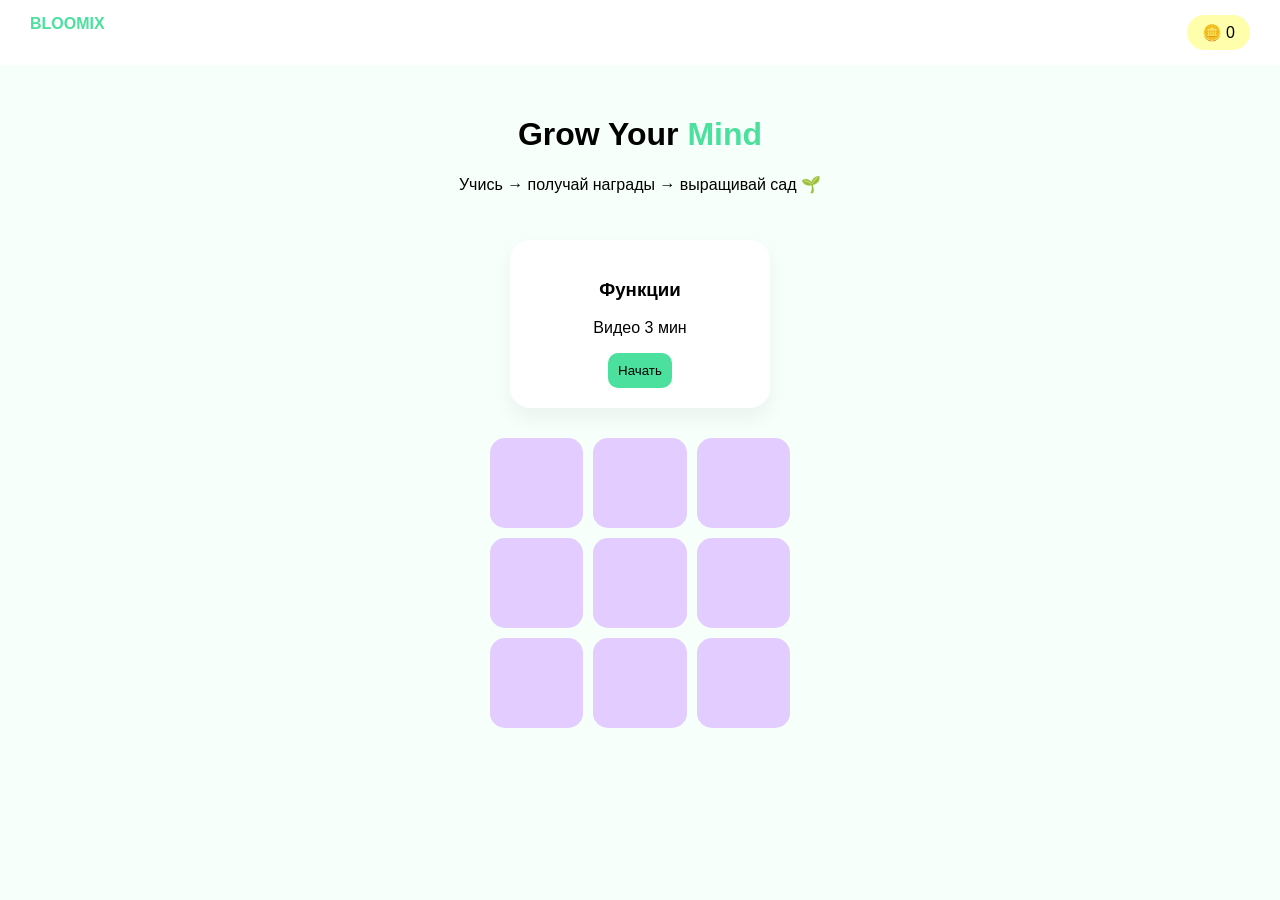
==== new.html @ 55032d68 "choto" ====
<!DOCTYPE html>
<html lang="ru">
<head>
<meta charset="UTF-8">
<title>BLOOMIX</title>

<style>
body {
  margin: 0;
  font-family: Arial;
  background: #f6fff9;
}

/* NAV */
.nav {
  display: flex;
  justify-content: space-between;
  padding: 15px 30px;
  background: white;
}

.logo { color: #4CE09E; font-weight: bold; }

.coins {
  background: #FFFFAB;
  padding: 8px 15px;
  border-radius: 20px;
}

/* HERO */
.hero {
  text-align: center;
  padding: 30px;
}

.hero h1 span { color: #4CE09E; }

/* COURSE CARD */
.courses {
  display: flex;
  justify-content: center;
  gap: 20px;
}

.card {
  background: white;
  padding: 20px;
  border-radius: 20px;
  width: 220px;
  text-align: center;
  box-shadow: 0 10px 20px rgba(0,0,0,0.05);
}

.btn {
  background: #4CE09E;
  border: none;
  padding: 10px;
  border-radius: 10px;
  cursor: pointer;
}

/* LESSON */
.lesson {
  display: none;
  text-align: center;
  padding: 20px;
}

video {
  width: 300px;
  border-radius: 15px;
}

/* QUIZ */
.quiz {
  margin-top: 20px;
}

.answer {
  display: block;
  margin: 10px auto;
  padding: 10px;
  border-radius: 10px;
  border: none;
  background: #E3CCFF;
  cursor: pointer;
}

/* GARDEN */
.garden {
  margin: 30px auto;
  width: 300px;
  display: grid;
  grid-template-columns: repeat(3, 1fr);
  gap: 10px;
}

.tile {
  height: 90px;
  background: #E3CCFF;
  border-radius: 15px;
  display: flex;
  justify-content: center;
  align-items: center;
  font-size: 24px;
  cursor: pointer;
  transition: 0.3s;
}

.tile:hover {
  transform: scale(1.1);
}

.plant {
  background: #ABFF8E;
}

/* REWARD */
.reward {
  text-align: center;
  color: #4CE09E;
  font-weight: bold;
}
</style>
</head>

<body>

<div class="nav">
  <div class="logo">BLOOMIX</div>
  <div class="coins">🪙 <span id="coins">0</span></div>
</div>

<div class="hero">
  <h1>Grow Your <span>Mind</span></h1>
  <p>Учись → получай награды → выращивай сад 🌱</p>
</div>

<!-- COURSES -->
<div class="courses" id="courses">
  <div class="card">
    <h3>Функции</h3>
    <p>Видео 3 мин</p>
    <button class="btn" onclick="startLesson()">Начать</button>
  </div>
</div>

<!-- LESSON -->
<div class="lesson" id="lesson">
  <h2>Видео урок</h2>

  <video id="video" controls>
    <source src="https://www.w3schools.com/html/mov_bbb.mp4" type="video/mp4">
  </video>

  <div class="quiz" id="quiz" style="display:none;">
    <h3>Что такое функция?</h3>
    <button class="answer" onclick="checkAnswer(false)">Просто число</button>
    <button class="answer" onclick="checkAnswer(true)">Зависимость между величинами</button>
  </div>
</div>

<div class="reward" id="reward"></div>

<!-- GARDEN -->
<div class="garden" id="garden"></div>

<script>
let coins = 0;

function updateCoins() {
  document.getElementById("coins").innerText = coins;
}

// START LESSON
function startLesson() {
  document.getElementById("courses").style.display = "none";
  document.getElementById("lesson").style.display = "block";
}

// SHOW QUIZ AFTER VIDEO
document.getElementById("video").onended = () => {
  document.getElementById("quiz").style.display = "block";
};

// CHECK ANSWER
function checkAnswer(correct) {
  if (correct) {
    coins += 20;
    updateCoins();

    showReward("Правильно! +20 монет 🎉");

    document.getElementById("lesson").style.display = "none";
    document.getElementById("courses").style.display = "flex";
  } else {
    showReward("Попробуй ещё раз ❌");
  }
}

// REWARD ANIMATION
function showReward(text) {
  let el = document.getElementById("reward");
  el.innerText = text;
  setTimeout(() => el.innerText = "", 2000);
}

// GARDEN
const garden = document.getElementById("garden");

const plants = ["🌱","🌷","🌸","🌺"];

for (let i = 0; i < 9; i++) {
  let tile = document.createElement("div");
  tile.className = "tile";

  tile.onclick = () => {
    if (coins >= 10 && !tile.classList.contains("plant")) {
      coins -= 10;
      updateCoins();

      let randomPlant = plants[Math.floor(Math.random() * plants.length)];

      tile.classList.add("plant");
      tile.innerText = randomPlant;
    }
  };
  garden.appendChild(tile);
}
</script>

</body>
</html>
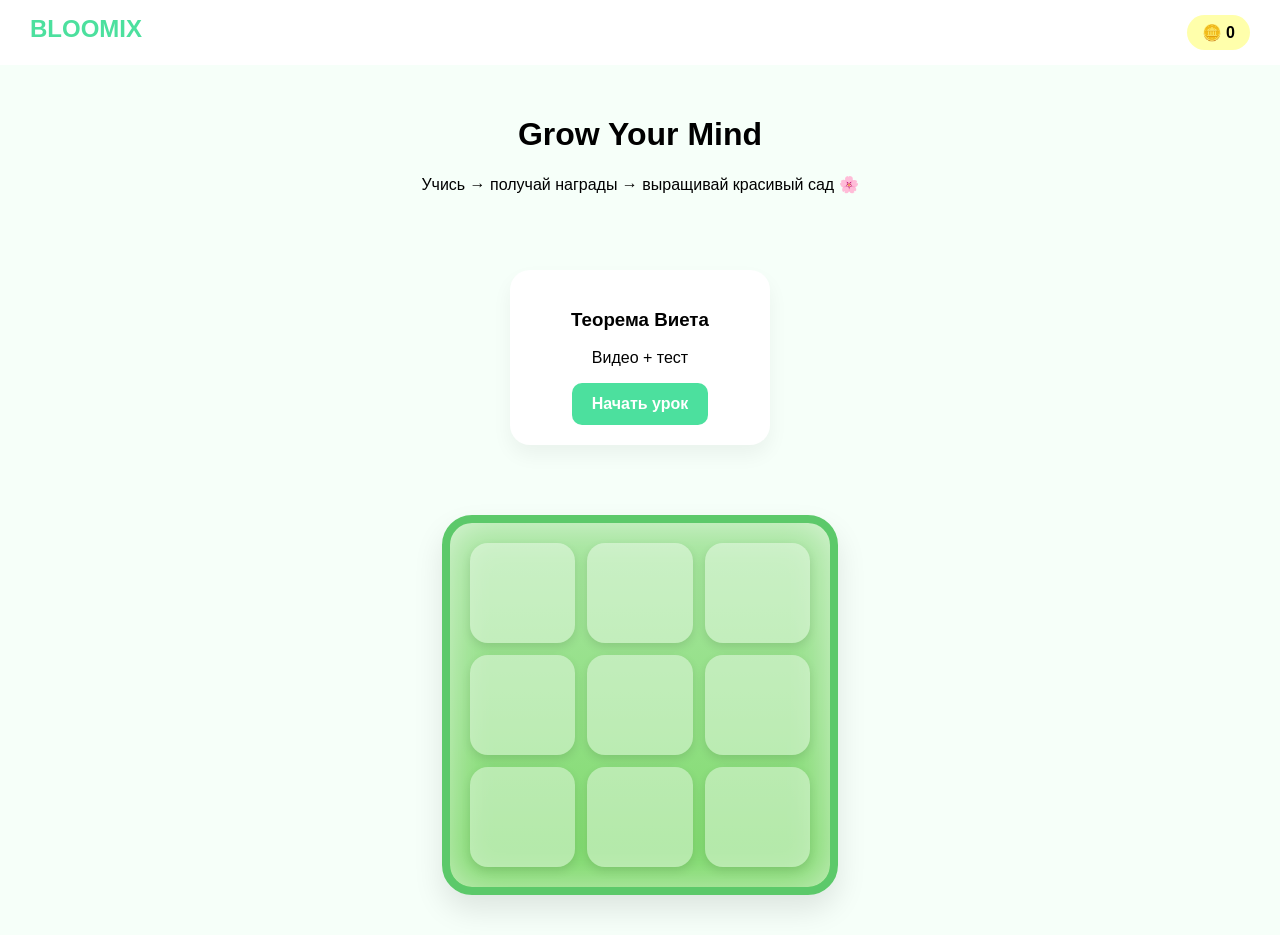
==== commit 35b964be: "new video" ====
--- a/new.html
+++ b/new.html
@@ -19,44 +19,36 @@
   background: white;
 }
 
-.logo { color: #4CE09E; font-weight: bold; }
+.logo { color: #4CE09E; font-weight: bold; font-size: 24px; }
 
 .coins {
   background: #FFFFAB;
   padding: 8px 15px;
   border-radius: 20px;
-}
-
-/* HERO */
-.hero {
-  text-align: center;
-  padding: 30px;
-}
-
-.hero h1 span { color: #4CE09E; }
-
-/* COURSE CARD */
-.courses {
-  display: flex;
-  justify-content: center;
-  gap: 20px;
-}
+  font-weight: bold;
+}
+
+/* HERO + COURSES */
+.hero, .courses { text-align: center; padding: 30px; }
 
 .card {
   background: white;
   padding: 20px;
   border-radius: 20px;
   width: 220px;
-  text-align: center;
+  margin: 0 auto;
   box-shadow: 0 10px 20px rgba(0,0,0,0.05);
 }
 
 .btn {
   background: #4CE09E;
   border: none;
-  padding: 10px;
+  padding: 12px 20px;
   border-radius: 10px;
   cursor: pointer;
+  color: white;
+  font-weight: bold;
+  font-size: 16px;
 }
 
 /* LESSON */
@@ -66,61 +58,100 @@
   padding: 20px;
 }
 
-video {
-  width: 300px;
+.lesson h2 { margin-bottom: 15px; }
+
+#player {
+  margin: 20px auto;
   border-radius: 15px;
+  overflow: hidden;
+  box-shadow: 0 10px 25px rgba(0,0,0,0.15);
+}
+
+#video-message {
+  background: rgba(0,0,0,0.75);
+  color: white;
+  padding: 15px 25px;
+  border-radius: 15px;
+  font-size: 16px;
+  margin: 20px auto;
+  max-width: 320px;
+  display: none;
 }
 
 /* QUIZ */
 .quiz {
-  margin-top: 20px;
+  margin-top: 25px;
+  display: none;
 }
 
 .answer {
   display: block;
-  margin: 10px auto;
-  padding: 10px;
-  border-radius: 10px;
+  margin: 12px auto;
+  padding: 13px;
+  border-radius: 12px;
   border: none;
   background: #E3CCFF;
   cursor: pointer;
-}
-
-/* GARDEN */
-.garden {
-  margin: 30px auto;
-  width: 300px;
-  display: grid;
-  grid-template-columns: repeat(3, 1fr);
-  gap: 10px;
-}
-
-.tile {
-  height: 90px;
-  background: #E3CCFF;
-  border-radius: 15px;
-  display: flex;
-  justify-content: center;
-  align-items: center;
-  font-size: 24px;
-  cursor: pointer;
-  transition: 0.3s;
-}
-
-.tile:hover {
-  transform: scale(1.1);
-}
-
-.plant {
-  background: #ABFF8E;
-}
+  width: 85%;
+  font-size: 16px;
+}
+
+.answer:hover { background: #d4b8ff; }
 
 /* REWARD */
 .reward {
   text-align: center;
   color: #4CE09E;
   font-weight: bold;
-}
+  font-size: 18px;
+  min-height: 35px;
+  margin: 15px 0;
+}
+
+/* GARDEN */
+.garden {
+  margin: 40px auto;
+  width: 340px;
+  padding: 20px;
+  background: linear-gradient(#a8e6a1, #7ed96b);
+  border-radius: 30px;
+  box-shadow: 0 15px 30px rgba(0,0,0,0.1), inset 0 0 40px rgba(255,255,255,0.6);
+  display: grid;
+  grid-template-columns: repeat(3, 1fr);
+  gap: 12px;
+  border: 8px solid #5cc96a;
+}
+
+.tile {
+  height: 100px;
+  background: rgba(255,255,255,0.4);
+  border-radius: 18px;
+  display: flex;
+  justify-content: center;
+  align-items: center;
+  cursor: pointer;
+  transition: all 0.3s ease;
+  box-shadow: 0 4px 10px rgba(0,0,0,0.1);
+  overflow: hidden;
+}
+
+.tile:hover {
+  transform: scale(1.08) rotate(3deg);
+}
+
+.plant img {
+  width: 85%;
+  height: 85%;
+  object-fit: contain;
+  filter: drop-shadow(0 4px 8px rgba(0,0,0,0.25));
+}
+
+@keyframes growPlant {
+  from { transform: scale(0.2) rotate(-25deg); opacity: 0; }
+  to   { transform: scale(1) rotate(0deg); opacity: 1; }
+}
+
+.plant { animation: growPlant 0.7s ease forwards; }
 </style>
 </head>
 
@@ -133,82 +164,154 @@
 
 <div class="hero">
   <h1>Grow Your <span>Mind</span></h1>
-  <p>Учись → получай награды → выращивай сад 🌱</p>
+  <p>Учись → получай награды → выращивай красивый сад 🌸</p>
 </div>
 
 <!-- COURSES -->
 <div class="courses" id="courses">
   <div class="card">
-    <h3>Функции</h3>
-    <p>Видео 3 мин</p>
-    <button class="btn" onclick="startLesson()">Начать</button>
+    <h3>Теорема Виета</h3>
+    <p>Видео + тест</p>
+    <button class="btn" onclick="startLesson()">Начать урок</button>
   </div>
 </div>
 
 <!-- LESSON -->
 <div class="lesson" id="lesson">
-  <h2>Видео урок</h2>
-
-  <video id="video" controls>
-    <source src="https://www.w3schools.com/html/mov_bbb.mp4" type="video/mp4">
-  </video>
-
-  <div class="quiz" id="quiz" style="display:none;">
-    <h3>Что такое функция?</h3>
-    <button class="answer" onclick="checkAnswer(false)">Просто число</button>
-    <button class="answer" onclick="checkAnswer(true)">Зависимость между величинами</button>
-  </div>
+  <h2>Как понять Теорему Виета за 1 минуту</h2>
+
+  <!-- YouTube плеер будет создан здесь -->
+  <div id="player"></div>
+
+  <div id="video-message">
+    Досмотрите видео до конца,<br>чтобы открыть вопросы
+  </div>
+
+  <!-- Вопросы -->
+  <div class="quiz" id="quiz">
+    <h3>Вопрос 1: Какая формула Теоремы Виета?</h3>
+    <button class="answer" onclick="checkAnswer(1, false)">x₁ + x₂ = -b</button>
+    <button class="answer" onclick="checkAnswer(1, true)">x₁ + x₂ = -b/a, x₁·x₂ = c/a</button>
+    <button class="answer" onclick="checkAnswer(1, false)">x₁·x₂ = b/a</button>
+  </div>
+
+  <div class="quiz" id="quiz2">
+    <h3>Вопрос 2: Для уравнения x² - 5x + 6 = 0, чему равен x₁ + x₂?</h3>
+    <button class="answer" onclick="checkAnswer(2, true)">5</button>
+    <button class="answer" onclick="checkAnswer(2, false)">-5</button>
+    <button class="answer" onclick="checkAnswer(2, false)">6</button>
+  </div>
+
+  <div class="quiz" id="quiz3">
+    <h3>Вопрос 3: Для уравнения x² + 7x + 12 = 0, чему равно произведение корней?</h3>
+    <button class="answer" onclick="checkAnswer(3, false)">7</button>
+    <button class="answer" onclick="checkAnswer(3, true)">12</button>
+    <button class="answer" onclick="checkAnswer(3, false)">-12</button>
+  </div>
+
+  <div class="reward" id="reward"></div>
 </div>
-
-<div class="reward" id="reward"></div>
 
 <!-- GARDEN -->
 <div class="garden" id="garden"></div>
 
 <script>
+// Загружаем YouTube IFrame API
+var tag = document.createElement('script');
+tag.src = "https://www.youtube.com/iframe_api";
+var firstScriptTag = document.getElementsByTagName('script')[0];
+firstScriptTag.parentNode.insertBefore(tag, firstScriptTag);
+
+let player;
 let coins = 0;
+let videoWatched = false;
 
 function updateCoins() {
   document.getElementById("coins").innerText = coins;
 }
 
-// START LESSON
+// Запуск урока
 function startLesson() {
   document.getElementById("courses").style.display = "none";
   document.getElementById("lesson").style.display = "block";
-}
-
-// SHOW QUIZ AFTER VIDEO
-document.getElementById("video").onended = () => {
-  document.getElementById("quiz").style.display = "block";
-};
-
-// CHECK ANSWER
-function checkAnswer(correct) {
+  document.getElementById("video-message").style.display = "block";
+  
+  // Скрываем все вопросы
+  document.querySelectorAll('.quiz').forEach(q => q.style.display = "none");
+  
+  // Создаём YouTube плеер (если ещё не создан)
+  if (!player) {
+    player = new YT.Player('player', {
+      height: '599',
+      width: '337',
+      videoId: 'dq4TiD7LfjU',
+      playerVars: {
+        'autoplay': 0,
+        'rel': 0,
+        'modestbranding': 1
+      },
+      events: {
+        'onStateChange': onPlayerStateChange
+      }
+    });
+  }
+}
+
+// Вызывается при изменении состояния видео
+function onPlayerStateChange(event) {
+  if (event.data === YT.PlayerState.ENDED) {   // 0 = ended
+    videoWatched = true;
+    document.getElementById("video-message").style.display = "none";
+    document.getElementById("quiz").style.display = "block";   // показываем первый вопрос
+  }
+}
+
+// Проверка ответа
+function checkAnswer(questionNum, correct) {
+  if (!videoWatched) {
+    showReward("Сначала досмотрите видео до конца!");
+    return;
+  }
+
   if (correct) {
     coins += 20;
     updateCoins();
-
     showReward("Правильно! +20 монет 🎉");
 
-    document.getElementById("lesson").style.display = "none";
-    document.getElementById("courses").style.display = "flex";
+    if (questionNum === 1) {
+      document.getElementById("quiz").style.display = "none";
+      document.getElementById("quiz2").style.display = "block";
+    } else if (questionNum === 2) {
+      document.getElementById("quiz2").style.display = "none";
+      document.getElementById("quiz3").style.display = "block";
+    } else if (questionNum === 3) {
+      setTimeout(() => {
+        document.getElementById("lesson").style.display = "none";
+        document.getElementById("courses").style.display = "flex";
+        videoWatched = false;   // сбрасываем для следующего прохождения
+      }, 1800);
+    }
   } else {
-    showReward("Попробуй ещё раз ❌");
+    showReward("Неправильно ❌ Попробуй ещё раз");
   }
 }
 
-// REWARD ANIMATION
 function showReward(text) {
   let el = document.getElementById("reward");
   el.innerText = text;
-  setTimeout(() => el.innerText = "", 2000);
-}
-
-// GARDEN
+  setTimeout(() => el.innerText = "", 2800);
+}
+
+// ==================== GARDEN ====================
 const garden = document.getElementById("garden");
 
-const plants = ["🌱","🌷","🌸","🌺"];
+const plantImages = [
+  "https://cdn-icons-png.flaticon.com/512/628/628276.png",
+  "https://cdn-icons-png.flaticon.com/512/628/628278.png",
+  "https://cdn-icons-png.flaticon.com/512/628/628280.png",
+  "https://cdn-icons-png.flaticon.com/512/628/628282.png",
+  "https://cdn-icons-png.flaticon.com/512/628/628284.png"
+];
 
 for (let i = 0; i < 9; i++) {
   let tile = document.createElement("div");
@@ -219,14 +322,19 @@
       coins -= 10;
       updateCoins();
 
-      let randomPlant = plants[Math.floor(Math.random() * plants.length)];
-
+      let randomPlant = plantImages[Math.floor(Math.random() * plantImages.length)];
+      let img = document.createElement("img");
+      img.src = randomPlant;
+
+      tile.innerHTML = "";
+      tile.appendChild(img);
       tile.classList.add("plant");
-      tile.innerText = randomPlant;
     }
   };
   garden.appendChild(tile);
 }
+
+updateCoins();
 </script>
 
 </body>
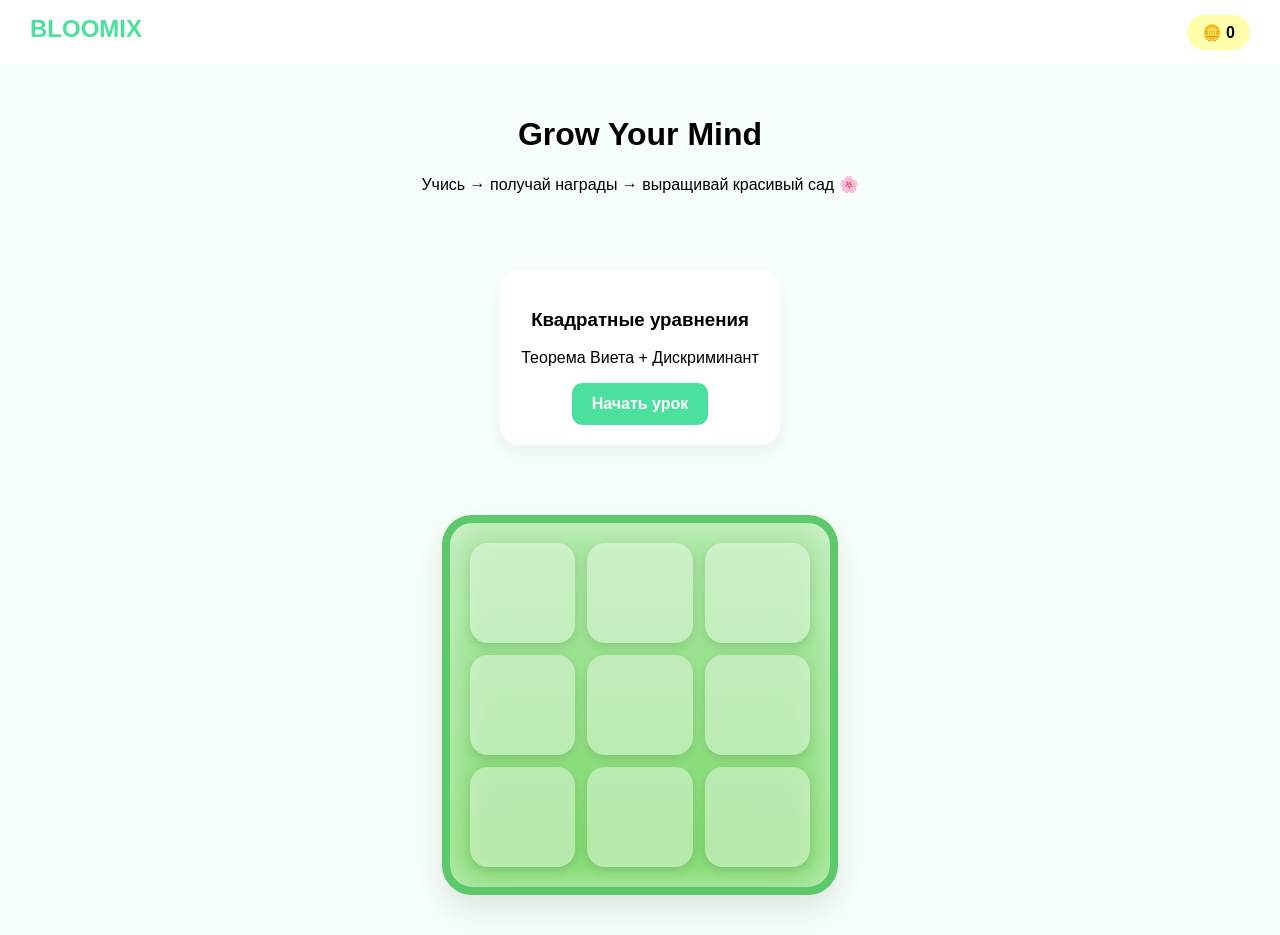
==== commit 842e1efe: "discriminant" ====
--- a/new.html
+++ b/new.html
@@ -5,41 +5,27 @@
 <title>BLOOMIX</title>
 
 <style>
-body {
-  margin: 0;
-  font-family: Arial;
-  background: #f6fff9;
-}
-
-/* NAV */
+body { margin: 0; font-family: Arial; background: #f6fff9; }
+
 .nav {
   display: flex;
   justify-content: space-between;
   padding: 15px 30px;
   background: white;
 }
-
 .logo { color: #4CE09E; font-weight: bold; font-size: 24px; }
-
-.coins {
-  background: #FFFFAB;
-  padding: 8px 15px;
-  border-radius: 20px;
-  font-weight: bold;
-}
-
-/* HERO + COURSES */
+.coins { background: #FFFFAB; padding: 8px 15px; border-radius: 20px; font-weight: bold; }
+
 .hero, .courses { text-align: center; padding: 30px; }
 
 .card {
   background: white;
   padding: 20px;
   border-radius: 20px;
-  width: 220px;
+  width: 240px;
   margin: 0 auto;
   box-shadow: 0 10px 20px rgba(0,0,0,0.05);
 }
-
 .btn {
   background: #4CE09E;
   border: none;
@@ -51,39 +37,24 @@
   font-size: 16px;
 }
 
-/* LESSON */
 .lesson {
   display: none;
   text-align: center;
   padding: 20px;
 }
-
-.lesson h2 { margin-bottom: 15px; }
-
-#player {
-  margin: 20px auto;
-  border-radius: 15px;
-  overflow: hidden;
-  box-shadow: 0 10px 25px rgba(0,0,0,0.15);
-}
+#player { margin: 20px auto; border-radius: 15px; overflow: hidden; box-shadow: 0 10px 25px rgba(0,0,0,0.15); }
 
 #video-message {
   background: rgba(0,0,0,0.75);
   color: white;
   padding: 15px 25px;
   border-radius: 15px;
-  font-size: 16px;
   margin: 20px auto;
   max-width: 320px;
   display: none;
 }
 
-/* QUIZ */
-.quiz {
-  margin-top: 25px;
-  display: none;
-}
-
+.quiz { margin-top: 25px; display: none; }
 .answer {
   display: block;
   margin: 12px auto;
@@ -95,10 +66,8 @@
   width: 85%;
   font-size: 16px;
 }
-
 .answer:hover { background: #d4b8ff; }
 
-/* REWARD */
 .reward {
   text-align: center;
   color: #4CE09E;
@@ -121,7 +90,6 @@
   gap: 12px;
   border: 8px solid #5cc96a;
 }
-
 .tile {
   height: 100px;
   background: rgba(255,255,255,0.4);
@@ -134,23 +102,15 @@
   box-shadow: 0 4px 10px rgba(0,0,0,0.1);
   overflow: hidden;
 }
-
-.tile:hover {
-  transform: scale(1.08) rotate(3deg);
-}
-
+.tile:hover { transform: scale(1.08) rotate(3deg); }
 .plant img {
-  width: 85%;
-  height: 85%;
-  object-fit: contain;
+  width: 85%; height: 85%; object-fit: contain;
   filter: drop-shadow(0 4px 8px rgba(0,0,0,0.25));
 }
-
 @keyframes growPlant {
   from { transform: scale(0.2) rotate(-25deg); opacity: 0; }
-  to   { transform: scale(1) rotate(0deg); opacity: 1; }
-}
-
+  to { transform: scale(1) rotate(0deg); opacity: 1; }
+}
 .plant { animation: growPlant 0.7s ease forwards; }
 </style>
 </head>
@@ -170,43 +130,50 @@
 <!-- COURSES -->
 <div class="courses" id="courses">
   <div class="card">
-    <h3>Теорема Виета</h3>
-    <p>Видео + тест</p>
+    <h3>Квадратные уравнения</h3>
+    <p>Теорема Виета + Дискриминант</p>
     <button class="btn" onclick="startLesson()">Начать урок</button>
   </div>
 </div>
 
 <!-- LESSON -->
 <div class="lesson" id="lesson">
-  <h2>Как понять Теорему Виета за 1 минуту</h2>
-
-  <!-- YouTube плеер будет создан здесь -->
+  <h2 id="lesson-title">Как понять Теорему Виета</h2>
+
   <div id="player"></div>
 
   <div id="video-message">
     Досмотрите видео до конца,<br>чтобы открыть вопросы
   </div>
 
-  <!-- Вопросы -->
-  <div class="quiz" id="quiz">
-    <h3>Вопрос 1: Какая формула Теоремы Виета?</h3>
-    <button class="answer" onclick="checkAnswer(1, false)">x₁ + x₂ = -b</button>
-    <button class="answer" onclick="checkAnswer(1, true)">x₁ + x₂ = -b/a, x₁·x₂ = c/a</button>
-    <button class="answer" onclick="checkAnswer(1, false)">x₁·x₂ = b/a</button>
-  </div>
-
-  <div class="quiz" id="quiz2">
-    <h3>Вопрос 2: Для уравнения x² - 5x + 6 = 0, чему равен x₁ + x₂?</h3>
-    <button class="answer" onclick="checkAnswer(2, true)">5</button>
-    <button class="answer" onclick="checkAnswer(2, false)">-5</button>
-    <button class="answer" onclick="checkAnswer(2, false)">6</button>
-  </div>
-
-  <div class="quiz" id="quiz3">
-    <h3>Вопрос 3: Для уравнения x² + 7x + 12 = 0, чему равно произведение корней?</h3>
-    <button class="answer" onclick="checkAnswer(3, false)">7</button>
-    <button class="answer" onclick="checkAnswer(3, true)">12</button>
-    <button class="answer" onclick="checkAnswer(3, false)">-12</button>
+  <!-- Вопросы по Виете -->
+  <div class="quiz" id="vietQuiz">
+    <h3>Вопрос 1: Формула Теоремы Виета</h3>
+    <button class="answer" onclick="checkAnswer('viet', 1, false)">x₁ + x₂ = -b</button>
+    <button class="answer" onclick="checkAnswer('viet', 1, true)">x₁ + x₂ = -b/a, x₁·x₂ = c/a</button>
+    <button class="answer" onclick="checkAnswer('viet', 1, false)">x₁·x₂ = b/a</button>
+  </div>
+
+  <!-- Вопросы по Дискриминанту -->
+  <div class="quiz" id="discQuiz1">
+    <h3>Вопрос 1: Формула дискриминанта</h3>
+    <button class="answer" onclick="checkAnswer('disc', 1, true)">D = b² - 4ac</button>
+    <button class="answer" onclick="checkAnswer('disc', 1, false)">D = b² + 4ac</button>
+    <button class="answer" onclick="checkAnswer('disc', 1, false)">D = a² - 4bc</button>
+  </div>
+
+  <div class="quiz" id="discQuiz2">
+    <h3>Вопрос 2: Если D > 0, то сколько корней?</h3>
+    <button class="answer" onclick="checkAnswer('disc', 2, true)">Два различных действительных корня</button>
+    <button class="answer" onclick="checkAnswer('disc', 2, false)">Один корень</button>
+    <button class="answer" onclick="checkAnswer('disc', 2, false)">Корней нет</button>
+  </div>
+
+  <div class="quiz" id="discQuiz3">
+    <h3>Вопрос 3: Дискриминант уравнения x² - 6x + 9 = 0</h3>
+    <button class="answer" onclick="checkAnswer('disc', 3, true)">0</button>
+    <button class="answer" onclick="checkAnswer('disc', 3, false)">36</button>
+    <button class="answer" onclick="checkAnswer('disc', 3, false)">-36</button>
   </div>
 
   <div class="reward" id="reward"></div>
@@ -216,7 +183,7 @@
 <div class="garden" id="garden"></div>
 
 <script>
-// Загружаем YouTube IFrame API
+// YouTube API
 var tag = document.createElement('script');
 tag.src = "https://www.youtube.com/iframe_api";
 var firstScriptTag = document.getElementsByTagName('script')[0];
@@ -224,72 +191,83 @@
 
 let player;
 let coins = 0;
-let videoWatched = false;
+let currentMode = 'viet';   // 'viet' или 'disc'
+
+const videoIds = {
+  viet: 'dq4TiD7LfjU',
+  disc: '6AzA2gl4tBA'
+};
 
 function updateCoins() {
   document.getElementById("coins").innerText = coins;
 }
 
-// Запуск урока
 function startLesson() {
   document.getElementById("courses").style.display = "none";
   document.getElementById("lesson").style.display = "block";
+
+  // Переключаем режим каждый раз при новом запуске
+  currentMode = (currentMode === 'viet') ? 'disc' : 'viet';
+
+  document.getElementById("lesson-title").innerText = 
+    currentMode === 'viet' ? "Как понять Теорему Виета" : "Дискриминант за 30 секунд";
+
   document.getElementById("video-message").style.display = "block";
-  
+
   // Скрываем все вопросы
   document.querySelectorAll('.quiz').forEach(q => q.style.display = "none");
-  
-  // Создаём YouTube плеер (если ещё не создан)
+
   if (!player) {
     player = new YT.Player('player', {
       height: '599',
       width: '337',
-      videoId: 'dq4TiD7LfjU',
-      playerVars: {
-        'autoplay': 0,
-        'rel': 0,
-        'modestbranding': 1
-      },
-      events: {
-        'onStateChange': onPlayerStateChange
-      }
+      videoId: videoIds[currentMode],
+      playerVars: { 'autoplay': 0, 'rel': 0, 'modestbranding': 1 },
+      events: { 'onStateChange': onPlayerStateChange }
     });
+  } else {
+    player.loadVideoById(videoIds[currentMode]);
   }
 }
 
-// Вызывается при изменении состояния видео
 function onPlayerStateChange(event) {
-  if (event.data === YT.PlayerState.ENDED) {   // 0 = ended
-    videoWatched = true;
+  if (event.data === YT.PlayerState.ENDED) {
     document.getElementById("video-message").style.display = "none";
-    document.getElementById("quiz").style.display = "block";   // показываем первый вопрос
+
+    if (currentMode === 'viet') {
+      document.getElementById("vietQuiz").style.display = "block";
+    } else {
+      document.getElementById("discQuiz1").style.display = "block";
+    }
   }
 }
 
-// Проверка ответа
-function checkAnswer(questionNum, correct) {
-  if (!videoWatched) {
-    showReward("Сначала досмотрите видео до конца!");
-    return;
-  }
-
+function checkAnswer(mode, questionNum, correct) {
   if (correct) {
     coins += 20;
     updateCoins();
     showReward("Правильно! +20 монет 🎉");
 
-    if (questionNum === 1) {
-      document.getElementById("quiz").style.display = "none";
-      document.getElementById("quiz2").style.display = "block";
-    } else if (questionNum === 2) {
-      document.getElementById("quiz2").style.display = "none";
-      document.getElementById("quiz3").style.display = "block";
-    } else if (questionNum === 3) {
+    if (mode === 'viet') {
+      // После вопросов по Виете возвращаемся в меню
       setTimeout(() => {
         document.getElementById("lesson").style.display = "none";
         document.getElementById("courses").style.display = "flex";
-        videoWatched = false;   // сбрасываем для следующего прохождения
-      }, 1800);
+      }, 1500);
+    } else {
+      // Для дискриминанта — переходим к следующему вопросу
+      if (questionNum === 1) {
+        document.getElementById("discQuiz1").style.display = "none";
+        document.getElementById("discQuiz2").style.display = "block";
+      } else if (questionNum === 2) {
+        document.getElementById("discQuiz2").style.display = "none";
+        document.getElementById("discQuiz3").style.display = "block";
+      } else if (questionNum === 3) {
+        setTimeout(() => {
+          document.getElementById("lesson").style.display = "none";
+          document.getElementById("courses").style.display = "flex";
+        }, 1500);
+      }
     }
   } else {
     showReward("Неправильно ❌ Попробуй ещё раз");
@@ -304,7 +282,6 @@
 
 // ==================== GARDEN ====================
 const garden = document.getElementById("garden");
-
 const plantImages = [
   "https://cdn-icons-png.flaticon.com/512/628/628276.png",
   "https://cdn-icons-png.flaticon.com/512/628/628278.png",
@@ -316,16 +293,13 @@
 for (let i = 0; i < 9; i++) {
   let tile = document.createElement("div");
   tile.className = "tile";
-
   tile.onclick = () => {
     if (coins >= 10 && !tile.classList.contains("plant")) {
       coins -= 10;
       updateCoins();
-
       let randomPlant = plantImages[Math.floor(Math.random() * plantImages.length)];
       let img = document.createElement("img");
       img.src = randomPlant;
-
       tile.innerHTML = "";
       tile.appendChild(img);
       tile.classList.add("plant");
